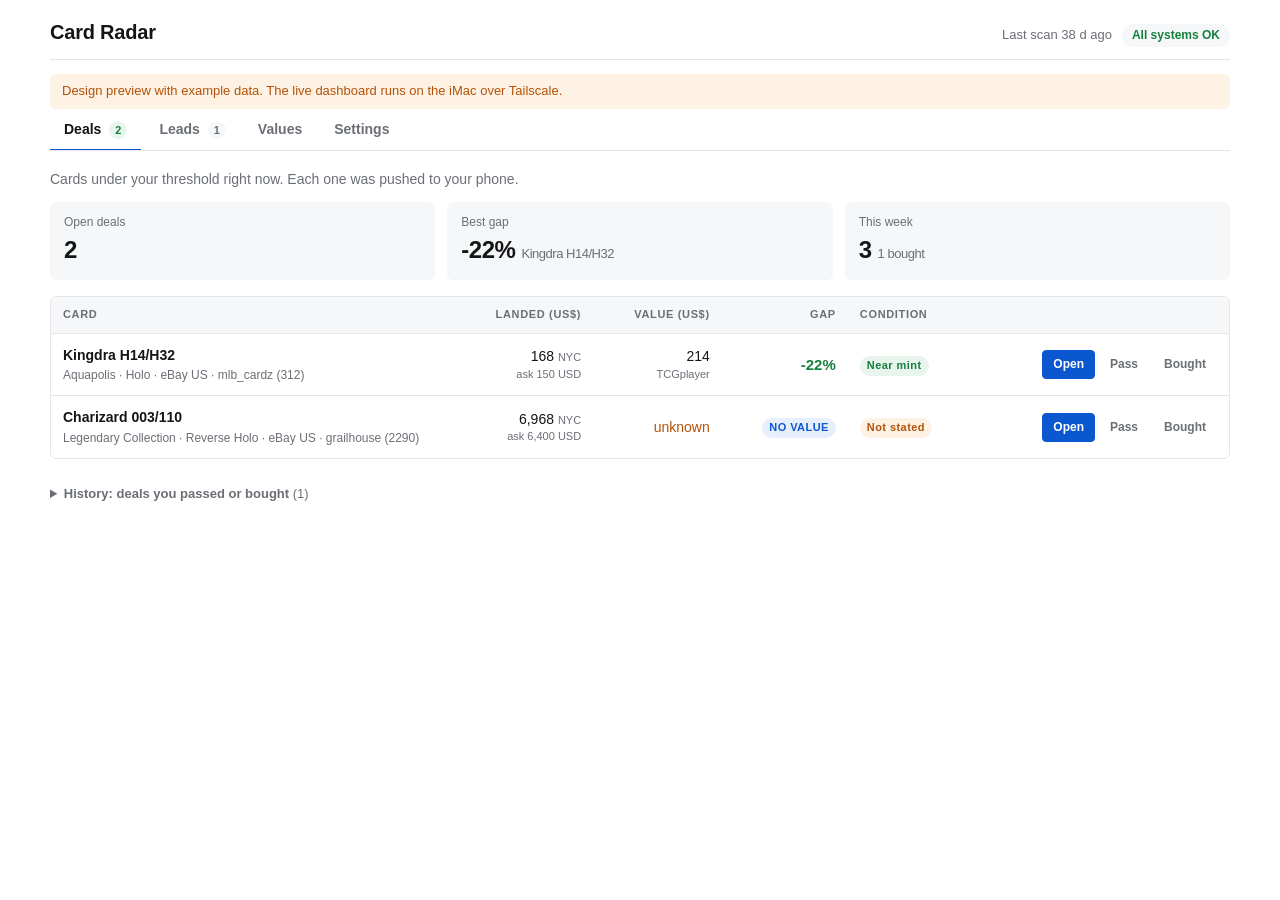
==== index.html @ bdc80629 "Dashboard v3: four views, pagination, less repetition - Deals / Leads / Values / Settings views with" ====
<!doctype html>
<html lang="en">
<head>
<meta charset="utf-8">
<meta name="viewport" content="width=device-width, initial-scale=1, viewport-fit=cover">
<title>Card Radar</title>
<link rel="stylesheet" href="dashboard/style.css">
</head>
<body>
<div class="wrap">
<header>
  <h1>Card Radar</h1>
  <div class="status"><span class="sub" id="scaninfo">Loading…</span><a href="#settings" class="syspill" id="syspill">…</a></div>
</header>

<nav class="views" id="views" aria-label="Views">
  <a href="#deals" data-view="deals">Deals <span class="badge" id="n-deals"></span></a>
  <a href="#leads" data-view="leads">Leads <span class="badge" id="n-leads"></span></a>
  <a href="#values" data-view="values">Values</a>
  <a href="#settings" data-view="settings">Settings</a>
</nav>

<main>
  <section data-panel="deals">
    <p class="lede">Cards under your threshold right now. Each one was pushed to your phone.</p>
    <div class="tiles" id="tiles"></div>
    <div class="tbl"><table id="deals">
      <thead><tr><th class="col-card">Card</th><th class="num">Landed (US$)</th><th class="num">Value (US$)</th><th class="num">Gap</th><th>Condition</th><th></th></tr></thead>
      <tbody></tbody></table></div>
    <div class="pager" id="pg-deals"></div>
    <details class="history">
      <summary>History: deals you passed or bought <span class="count" id="n-log"></span></summary>
      <div class="tbl"><table id="log" class="log">
        <thead><tr><th class="col-card">Card</th><th class="num">Landed</th><th class="num">Value</th><th>Decision</th><th>Outcome</th></tr></thead>
        <tbody></tbody></table></div>
      <div class="pager" id="pg-log"></div>
    </details>
  </section>

  <section data-panel="leads" hidden>
    <div class="sectionhead">
      <p class="lede">Everything the scouts found. Start with “Worth a look”.</p>
      <div class="seg" id="feedtabs" role="tablist"></div>
    </div>
    <p class="note callout" id="feednote" hidden>TCGplayer rows show the cheapest copy for sale. Its condition isn't shown and it's usually played, so check the listing before buying. These never push to your phone.</p>
    <div class="tbl"><table id="feed">
      <thead><tr><th class="col-card">Card</th><th>Where</th><th class="num">Landed (US$)</th><th class="num">Value (US$)</th><th class="num">Gap</th><th>Why</th></tr></thead>
      <tbody></tbody></table></div>
    <div class="pager" id="pg-feed"></div>
  </section>

  <section data-panel="values" hidden>
    <div class="sectionhead">
      <p class="lede">The value each alert compares against. Your Collectr number wins over TCGplayer.</p>
      <select id="valtarget" aria-label="Target"></select>
    </div>
    <div class="tbl"><table id="values">
      <thead><tr><th class="col-card">Card</th><th class="num">TCGplayer</th><th class="num">Collectr</th></tr></thead>
      <tbody></tbody></table></div>
    <div class="pager" id="pg-values"></div>
    <details class="bulk" id="bulk">
      <summary>Paste several Collectr values at once</summary>
      <p class="note">One card per line: card number, then the value. Add 1st, unlimited or reverse when a number has more than one version.</p>
      <textarea id="bulktext" rows="6" placeholder="H14 214.50&#10;149/147 520&#10;6 1st 1000"></textarea>
      <div class="bulkrow"><button class="primary" id="bulksave" type="button">Save for this target</button><span class="note" id="bulkresult"></span></div>
    </details>
  </section>

  <section data-panel="settings" hidden>
    <h2>Alert thresholds</h2>
    <div class="tbl"><table id="targets">
      <thead><tr><th class="col-card">Target</th><th class="num">Push at gap ≥ %</th><th class="num">Min value</th><th class="num">Max landed</th><th>Status</th></tr></thead>
      <tbody></tbody></table></div>
    <p class="note">Changes save immediately and re-score open listings.</p>
    <details class="more"><summary>More thresholds</summary>
      <div class="tbl"><table id="targets2">
        <thead><tr><th class="col-card">Target</th><th class="num">Watch at gap ≥ %</th><th class="num">Found · 7 days</th></tr></thead>
        <tbody></tbody></table></div>
    </details>
    <h2 id="system">System health</h2>
    <div class="tbl"><table id="agents">
      <thead><tr><th>Agent</th><th>Last OK</th><th>Last problem</th></tr></thead>
      <tbody></tbody></table></div>
    <details class="more"><summary>Recent scans</summary>
      <div class="tbl"><table id="runs">
        <thead><tr><th>Scan</th><th class="num">Searches</th><th class="num">Results</th><th class="num">New</th><th class="num">Pushes</th><th>Notes</th></tr></thead>
        <tbody></tbody></table></div>
    </details>
  </section>
</main>
</div>
<div class="toast" id="toast" role="status" aria-live="polite"></div>
<script src="dashboard/sample.js"></script>
<script src="dashboard/app.js"></script>
</body>
</html>
---- dashboard/style.css ----
/* Card Radar — light only, Helvetica. Tokens first, components below. */
:root{
  --bg:#fff; --fg:#141516; --muted:#6b6f75; --line:#e4e6e9; --panel:#f6f7f8; --row-hi:#f5f8ff;
  --accent:#0b57d0; --good:#15803d; --warn:#b45309; --warn-bg:#fdf2e3; --bad:#b91c1c; --bad-bg:#fbe9e9;
  --font:"Helvetica Neue",Helvetica,Arial,sans-serif; color-scheme:light;
}
*{box-sizing:border-box}
html,body{margin:0}
body{background:var(--bg);color:var(--fg);font-family:var(--font);font-size:14px;line-height:1.45;
  padding-block:0 48px;padding-left:max(16px,env(safe-area-inset-left,0px));padding-right:max(16px,env(safe-area-inset-right,0px))}
.wrap{max-width:1180px;margin:0 auto;min-width:0}
header{display:flex;flex-wrap:wrap;align-items:baseline;justify-content:space-between;gap:8px 24px;padding:22px 0 14px;border-bottom:1px solid var(--line)}
h1{font-size:20px;font-weight:700;margin:0;letter-spacing:-.01em}
.sub{color:var(--muted);font-size:13px}
.sub b{color:var(--fg);font-weight:600}
h2{font-size:12px;font-weight:600;text-transform:uppercase;letter-spacing:.08em;color:var(--muted);margin:28px 0 10px}
.tiles{display:grid;grid-template-columns:repeat(auto-fit,minmax(150px,1fr));gap:12px;margin-top:18px}
.tile{background:var(--panel);border-radius:6px;padding:12px 14px;min-width:0}
.tile .k{font-size:12px;color:var(--muted)}
.tile .v{font-size:24px;font-weight:700;font-variant-numeric:tabular-nums;letter-spacing:-.02em;margin-top:2px;overflow-wrap:anywhere}
.tile .v small{font-size:13px;font-weight:400;color:var(--muted);margin-left:6px}
.tbl{overflow-x:auto;border:1px solid var(--line);border-radius:6px}
table{width:100%;border-collapse:collapse;min-width:760px}
th{font-size:11px;text-transform:uppercase;letter-spacing:.06em;color:var(--muted);font-weight:600;text-align:left;padding:10px 12px;background:var(--panel);border-bottom:1px solid var(--line);white-space:nowrap}
td{padding:11px 12px;border-bottom:1px solid var(--line);vertical-align:middle;font-variant-numeric:tabular-nums}
tr:last-child td{border-bottom:0}
td.num,th.num{text-align:right;white-space:nowrap}
td.num.na{color:var(--muted)}
.title{font-weight:600}
.meta{color:var(--muted);font-size:12px;margin-top:2px}
.gap{font-weight:700;font-size:15px}
.c-good{color:var(--good)} .c-warn{color:var(--warn)} .c-bad{color:var(--bad)}
.pill{display:inline-block;font-size:12px;font-weight:600;padding:2px 8px;border-radius:999px;white-space:nowrap}
.pill.warn{background:var(--warn-bg);color:var(--warn)} .pill.bad{background:var(--bad-bg);color:var(--bad)}
.pill.good{color:var(--good);padding-left:0}
.pill.active{color:var(--good)} .pill.paused{background:var(--warn-bg);color:var(--warn)}
.acts{display:flex;gap:4px;white-space:nowrap;align-items:center}
button,a.btn{font:inherit;font-size:12px;font-weight:600;padding:5px 10px;border-radius:4px;border:1px solid transparent;background:none;color:var(--muted);cursor:pointer;text-decoration:none}
button:hover,a.btn:hover{color:var(--fg)}
.primary,a.btn.primary{background:var(--accent);border-color:var(--accent);color:#fff}
a.btn.primary:hover{color:#fff;background:#0a4cb8}
button:focus-visible,a.btn:focus-visible,input:focus-visible{outline:2px solid var(--accent);outline-offset:2px}
tr.focus td{background:var(--row-hi)}
tr.focus td:first-child{box-shadow:inset 3px 0 0 var(--accent)}
input.th{font:inherit;width:72px;padding:4px 6px;border:1px solid transparent;background:var(--panel);border-radius:4px;text-align:right;font-variant-numeric:tabular-nums;margin:-4px 0}
input.th:hover,input.th:focus{border-color:var(--line);background:#fff}
.note{font-size:12px;color:var(--muted);margin-top:8px}
.log td{color:var(--muted)} .log td.title{color:var(--fg)}
.empty{padding:24px 12px;color:var(--muted)}
.toast{position:fixed;left:50%;bottom:calc(16px + env(safe-area-inset-bottom,0px));transform:translateX(-50%);background:var(--fg);color:#fff;padding:8px 14px;border-radius:6px;font-size:13px;opacity:0;transition:opacity .2s}
.toast.show{opacity:1}
@media (max-width:600px){.tile .v{font-size:20px}}
@media (prefers-reduced-motion:reduce){.toast{transition:none}}

/* ---- v2 additions ---------------------------------------------------- */
:root{--seen:#8a8f96; --listed:#0b57d0; --listed-bg:#e8effc; --good-bg:#e8f5ec}
section{min-width:0}
.status{display:flex;flex-direction:column;align-items:flex-end;gap:6px}
.syspill{font-size:12px;font-weight:600;padding:3px 10px;border-radius:999px;text-decoration:none;background:var(--panel);color:var(--muted)}
.syspill.ok{color:var(--good)} .syspill.bad{background:var(--bad-bg);color:var(--bad)}
.sectionhead{display:flex;flex-wrap:wrap;align-items:flex-end;justify-content:space-between;gap:8px 16px}
.sectionhead h2{margin-bottom:10px}
.seg{display:flex;gap:2px;background:var(--panel);border-radius:6px;padding:2px;margin-bottom:10px;flex-wrap:wrap}
.seg button{color:var(--muted);padding:4px 10px}
.seg button[aria-selected="true"]{background:var(--bg);color:var(--fg);box-shadow:0 0 0 1px var(--line)}
.seg .count{font-weight:400;color:var(--muted);margin-left:4px}
select{font:inherit;font-size:13px;padding:5px 8px;border:1px solid var(--line);border-radius:4px;background:var(--bg);color:var(--fg);margin-bottom:10px}
.tier{display:inline-block;font-size:11px;font-weight:700;letter-spacing:.04em;padding:2px 7px;border-radius:999px}
.tier.DEAL{background:var(--good-bg);color:var(--good)} .tier.LISTED{background:var(--listed-bg);color:var(--listed)}
.tier.WATCH{background:var(--warn-bg);color:var(--warn)} .tier.SEEN{color:var(--seen);padding-left:0}
.tier.REJECT{color:var(--bad);padding-left:0}
.reason{color:var(--muted);font-size:12px;margin-top:2px}
.src{display:block;color:var(--muted);font-size:11px;font-weight:400}
.alt{display:block;color:var(--muted);font-size:12px}
.spaced{margin-top:12px}
td a.cardlink{color:inherit;text-decoration:none} td a.cardlink:hover{text-decoration:underline}
tr.decided td{opacity:.45}
.err{color:var(--bad)}
.example-banner{background:var(--warn-bg);color:var(--warn);font-size:13px;padding:8px 12px;border-radius:6px;margin-top:14px}

/* ---- review pass 2 --------------------------------------------------- */
th.col-card{width:34%} th.col-found{width:64px}
.unit{color:var(--muted);font-size:11px;font-weight:400}
.alt{font-size:11px}
.na{color:var(--muted)}
.rawtitle{display:-webkit-box;-webkit-line-clamp:1;-webkit-box-orient:vertical;overflow:hidden}
.tier,.pill{font-size:11px;font-weight:600;letter-spacing:.04em;padding:2px 7px;border-radius:999px}
.pill.good,.pill.active{background:var(--good-bg);color:var(--good);padding-left:7px}
.tier.SEEN{background:var(--panel);color:var(--seen);padding-left:7px}
.tier.REJECT{background:var(--bad-bg);color:var(--bad);padding-left:7px}
.seg{flex-wrap:nowrap;overflow-x:auto;max-width:100%}
.seg button{white-space:nowrap}
.tbl.scroll{max-height:480px;overflow:auto}
.tbl.scroll th{position:sticky;top:0;z-index:1}
#values table{min-width:0}

/* Phone: each deal becomes a card so gap and buttons are always visible */
@media (max-width:600px){
  #deals{min-width:0}
  #deals thead{display:none}
  #deals tr{display:grid;grid-template-columns:1fr auto;grid-template-areas:"card gap" "landed value" "ask ask" "cond seller" "acts acts";gap:6px 12px;padding:12px;border-bottom:1px solid var(--line)}
  #deals tr:last-child{border-bottom:0}
  #deals td{display:block;border:0;padding:0;text-align:left;background:none}
  #deals td.c-card{grid-area:card;min-width:0} #deals td.c-gap{grid-area:gap;text-align:right}
  #deals td.c-landed{grid-area:landed} #deals td.c-value{grid-area:value;text-align:right}
  #deals td.c-ask{grid-area:ask} #deals td.c-cond{grid-area:cond} #deals td.c-seller{grid-area:seller;text-align:right}
  #deals td.c-acts{grid-area:acts} #deals td.c-acts .acts{justify-content:flex-start}
  #deals td[data-label]::before{content:attr(data-label);display:block;font-size:11px;color:var(--muted);text-transform:uppercase;letter-spacing:.06em}
  #deals .gap{font-size:20px}
  #deals tr.focus{background:var(--row-hi);box-shadow:inset 3px 0 0 var(--accent)}
  #deals tr.focus td:first-child{box-shadow:none}
  #deals .empty{grid-column:1/-1}
}

.bulk{margin-top:12px;border:1px solid var(--line);border-radius:6px;padding:10px 12px}
.bulk summary{cursor:pointer;font-weight:600;font-size:13px}
.bulk textarea{display:block;width:100%;font:13px/1.5 ui-monospace,Menlo,monospace;padding:8px;border:1px solid var(--line);border-radius:4px;margin-top:8px;background:var(--bg);color:var(--fg)}
.bulkrow{display:flex;flex-wrap:wrap;align-items:center;gap:8px 12px;margin-top:8px}
.bulkrow .note{margin:0}

/* ---- v3: views + pagination (lower cognitive load) ------------------- */
header{padding:18px 0 12px}
.status{flex-direction:row;align-items:center;gap:10px;flex-wrap:wrap}
.views{display:flex;gap:4px;border-bottom:1px solid var(--line);margin:0 0 18px;overflow-x:auto}
.views a{padding:10px 14px;font-weight:600;font-size:14px;color:var(--muted);text-decoration:none;border-bottom:2px solid transparent;margin-bottom:-1px;white-space:nowrap}
.views a[aria-current="page"]{color:var(--fg);border-bottom-color:var(--accent)}
.views a:focus-visible{outline:2px solid var(--accent);outline-offset:-2px}
.badge{display:inline-block;min-width:18px;padding:0 6px;border-radius:999px;font-size:11px;line-height:18px;text-align:center;background:var(--panel);color:var(--muted);margin-left:4px}
.badge:empty{display:none}
.badge.hot{background:var(--good-bg);color:var(--good)}
.lede{color:var(--muted);margin:0 0 12px;font-size:14px}
.sectionhead .lede{margin-bottom:10px}
main h2{margin-top:8px}
main h2 ~ h2{margin-top:28px}
.tiles{margin:0 0 16px;grid-template-columns:repeat(3,minmax(0,1fr))}
.pager{display:flex;align-items:center;justify-content:space-between;gap:8px;margin-top:8px;font-size:13px;color:var(--muted)}
.pager:empty{display:none}
.pager button{border:1px solid var(--line);color:var(--fg)}
.pager button:disabled{opacity:.35;cursor:default}
details.history,details.more{margin-top:20px}
details.history summary,details.more summary{cursor:pointer;font-weight:600;font-size:13px;color:var(--muted);padding:6px 0}
details[open] > summary{margin-bottom:8px}
.count{font-weight:400}
#deals .acts{justify-content:flex-end}
@media (max-width:600px){ .tiles{grid-template-columns:1fr 1fr} .tiles .tile:last-child{grid-column:1/-1} }
@media (max-width:600px){
  #deals tr{grid-template-areas:"card gap" "landed value" "cond cond" "acts acts"}
  #deals td.c-acts .acts{justify-content:flex-start}
}
.views{scrollbar-width:none} .views::-webkit-scrollbar{display:none}
.callout{background:var(--panel);border-radius:6px;padding:8px 12px;margin:0 0 10px}
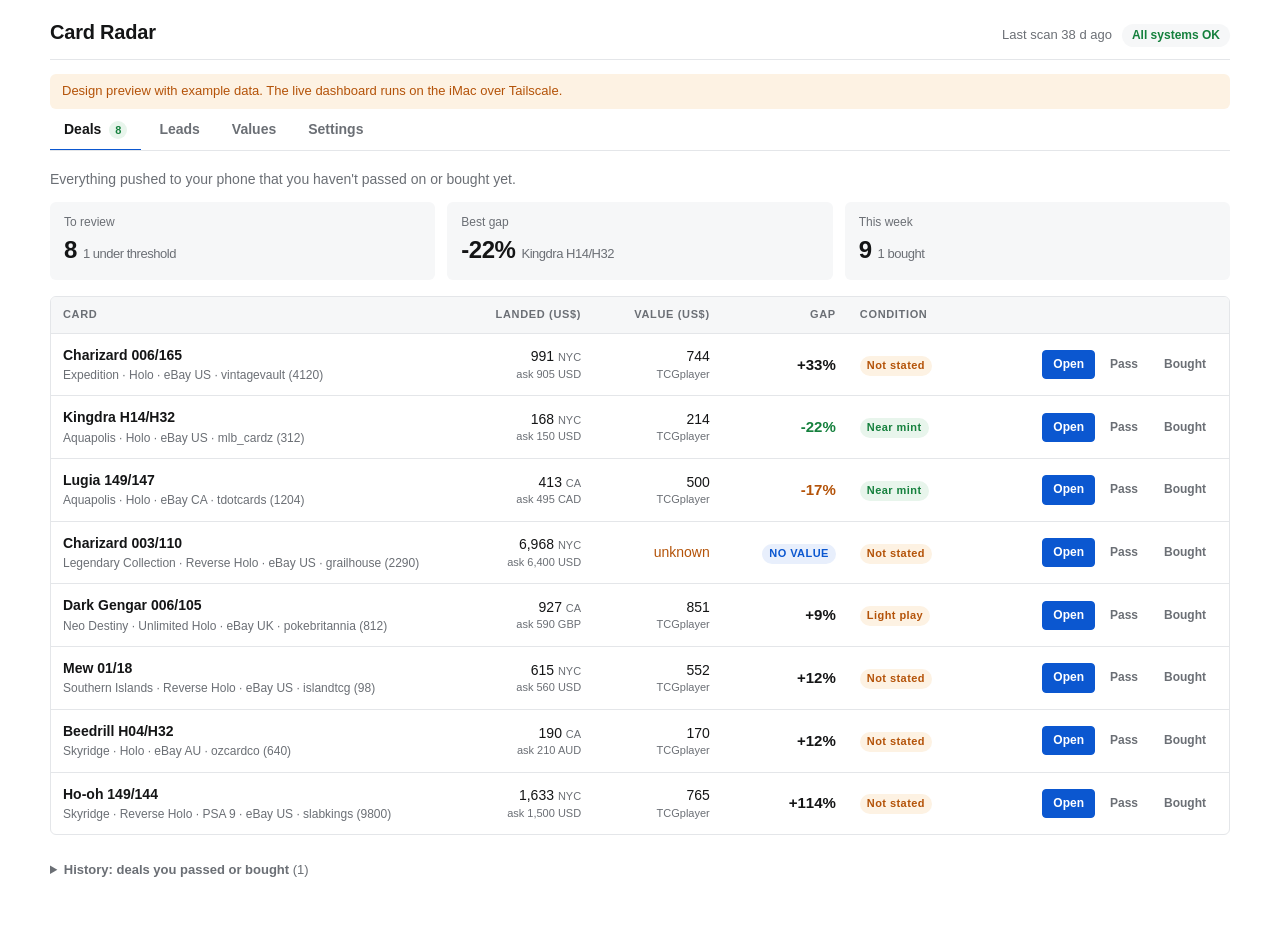
==== commit 68f2da40: "Push every new listing of the six cards (switchable in Settings) Judy: Ben should hear about any lis" ====
--- a/index.html
+++ b/index.html
@@ -22,7 +22,7 @@
 
 <main>
   <section data-panel="deals">
-    <p class="lede">Cards under your threshold right now. Each one was pushed to your phone.</p>
+    <p class="lede" id="dealslede">Everything pushed to your phone that you haven't passed on or bought yet.</p>
     <div class="tiles" id="tiles"></div>
     <div class="tbl"><table id="deals">
       <thead><tr><th class="col-card">Card</th><th class="num">Landed (US$)</th><th class="num">Value (US$)</th><th class="num">Gap</th><th>Condition</th><th></th></tr></thead>
@@ -67,6 +67,12 @@
   </section>
 
   <section data-panel="settings" hidden>
+    <h2>What buzzes Ben's phone</h2>
+    <div class="seg" id="pushmode" role="tablist">
+      <button role="tab" data-push="1">Every new listing</button>
+      <button role="tab" data-push="0">Deals only</button>
+    </div>
+    <p class="note" id="pushnote"></p>
     <h2>Alert thresholds</h2>
     <div class="tbl"><table id="targets">
       <thead><tr><th class="col-card">Target</th><th class="num">Push at gap ≥ %</th><th class="num">Min value</th><th class="num">Max landed</th><th>Status</th></tr></thead>
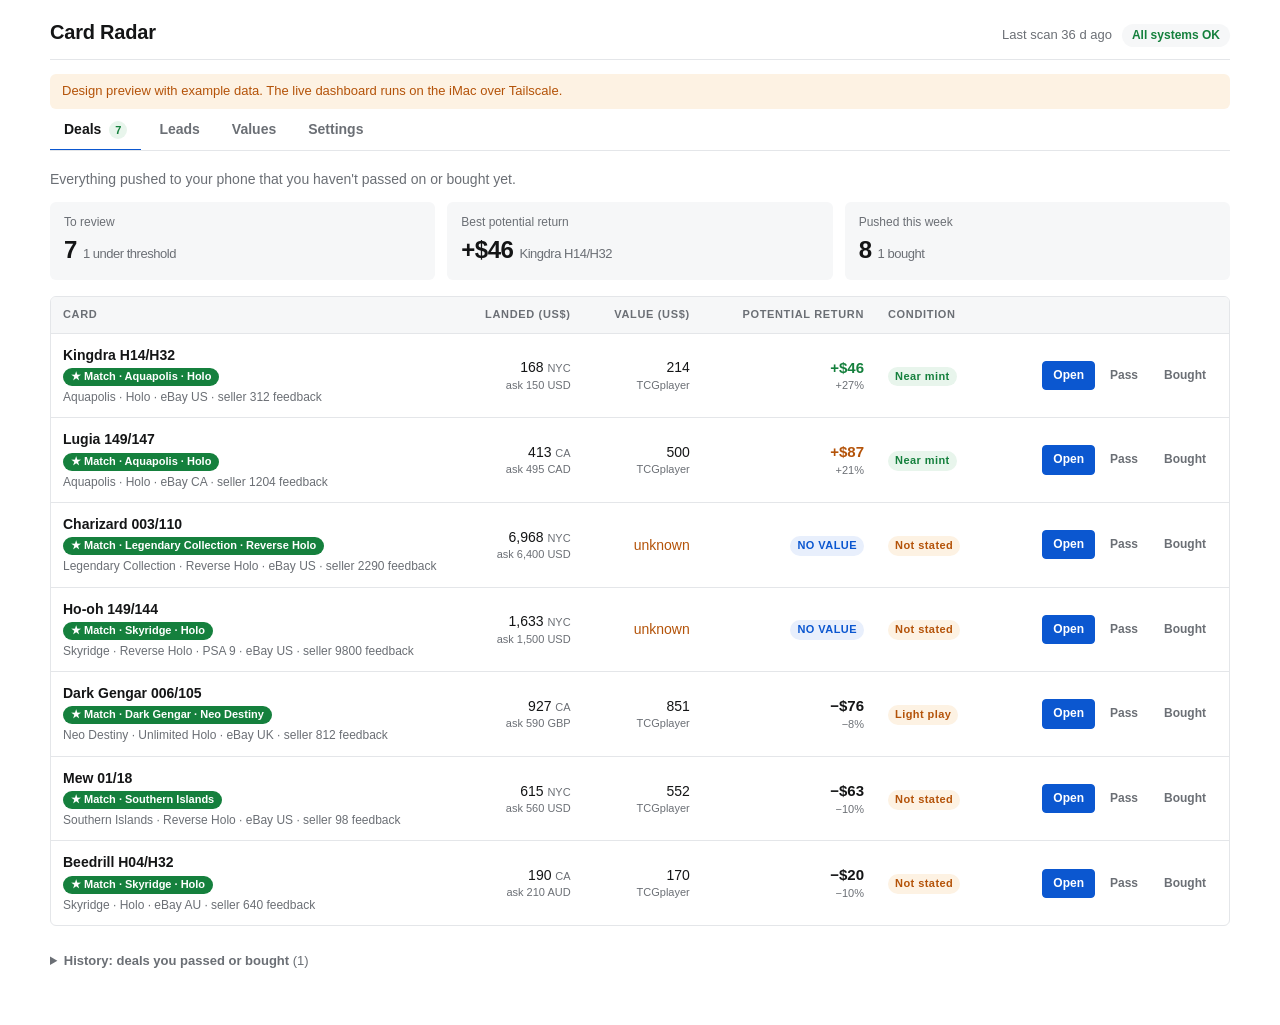
==== commit f3f8bba1: "Dashboard: 'Potential return' instead of gap, green Match tag, drop pricing breakdown Co-Authored-By" ====
--- a/index.html
+++ b/index.html
@@ -25,7 +25,7 @@
     <p class="lede" id="dealslede">Everything pushed to your phone that you haven't passed on or bought yet.</p>
     <div class="tiles" id="tiles"></div>
     <div class="tbl"><table id="deals">
-      <thead><tr><th class="col-card">Card</th><th class="num">Landed (US$)</th><th class="num">Value (US$)</th><th class="num">Gap</th><th>Condition</th><th></th></tr></thead>
+      <thead><tr><th class="col-card">Card</th><th class="num">Landed (US$)</th><th class="num">Value (US$)</th><th class="num">Potential return</th><th>Condition</th><th></th></tr></thead>
       <tbody></tbody></table></div>
     <div class="pager" id="pg-deals"></div>
     <details class="history">
@@ -44,7 +44,7 @@
     </div>
     <p class="note callout" id="feednote" hidden>TCGplayer rows show the cheapest copy for sale. Its condition isn't shown and it's usually played, so check the listing before buying. These never push to your phone.</p>
     <div class="tbl"><table id="feed">
-      <thead><tr><th class="col-card">Card</th><th>Where</th><th class="num">Landed (US$)</th><th class="num">Value (US$)</th><th class="num">Gap</th><th>Why</th></tr></thead>
+      <thead><tr><th class="col-card">Card</th><th>Where</th><th class="num">Landed (US$)</th><th class="num">Value (US$)</th><th class="num">Potential return</th><th>Why</th></tr></thead>
       <tbody></tbody></table></div>
     <div class="pager" id="pg-feed"></div>
   </section>
--- a/dashboard/style.css
+++ b/dashboard/style.css
@@ -149,3 +149,9 @@
 }
 .views{scrollbar-width:none} .views::-webkit-scrollbar{display:none}
 .callout{background:var(--panel);border-radius:6px;padding:8px 12px;margin:0 0 10px}
+
+/* ★ Match: one of the six targets (2026-10-30) */
+.mine{display:inline-block;font-size:11px;font-weight:700;color:#fff;background:var(--good);border-radius:999px;padding:1px 8px;margin:3px 0 1px}
+#feed tr.onlist td:first-child{box-shadow:inset 3px 0 0 var(--good)}
+.status{flex-wrap:wrap;min-width:0}
+.c-card{min-width:0}
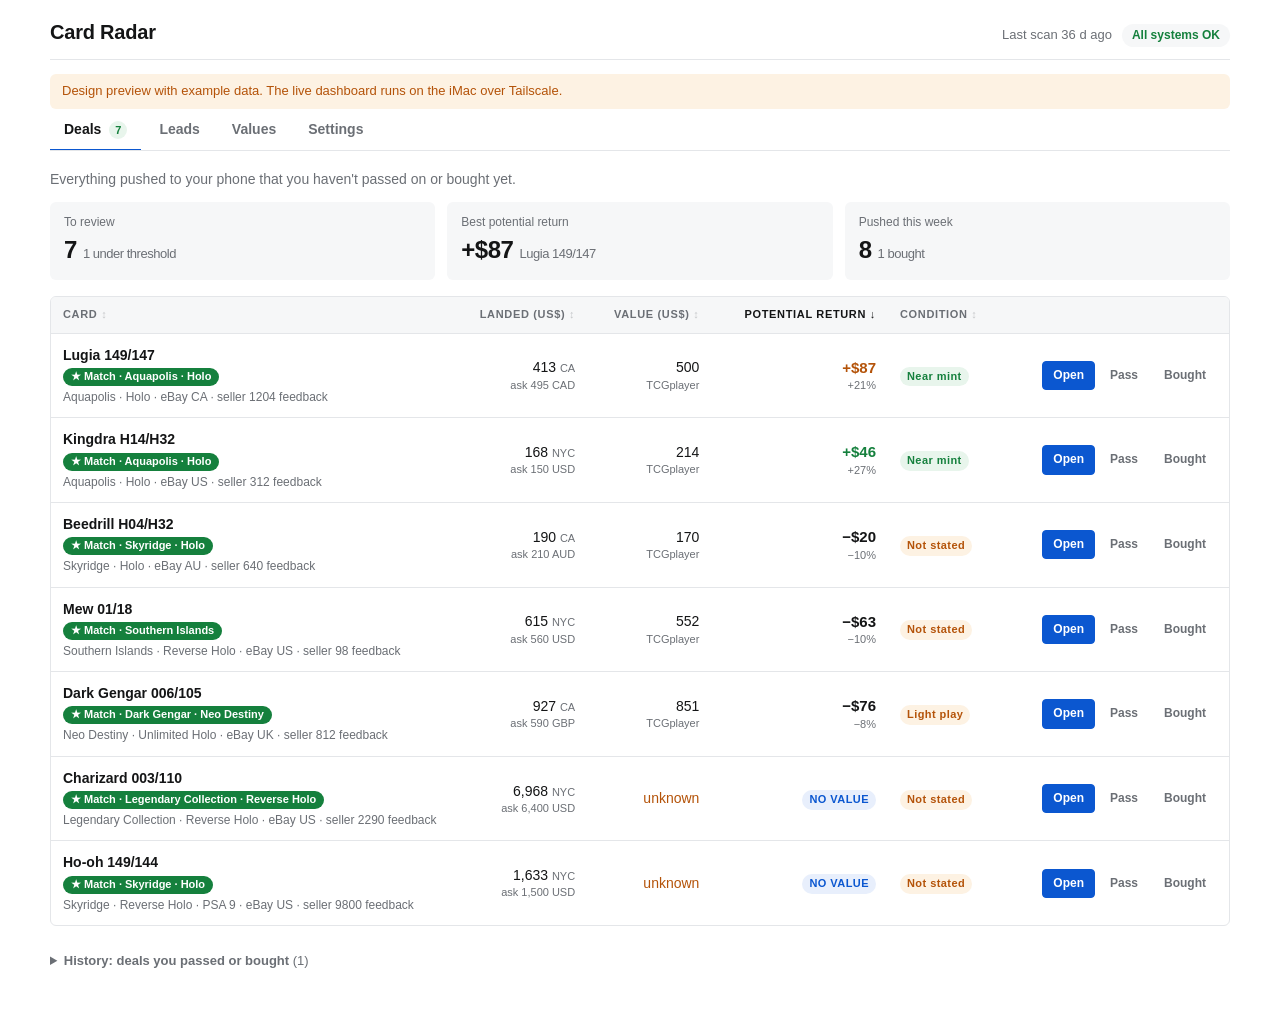
==== commit 4e549f4c: "Sortable columns; every list starts at the highest potential return Co-Authored-By: Claude Opus 5.5 " ====
--- a/index.html
+++ b/index.html
@@ -25,7 +25,7 @@
     <p class="lede" id="dealslede">Everything pushed to your phone that you haven't passed on or bought yet.</p>
     <div class="tiles" id="tiles"></div>
     <div class="tbl"><table id="deals">
-      <thead><tr><th class="col-card">Card</th><th class="num">Landed (US$)</th><th class="num">Value (US$)</th><th class="num">Potential return</th><th>Condition</th><th></th></tr></thead>
+      <thead><tr><th class="col-card" data-sort="card">Card</th><th class="num" data-sort="landed">Landed (US$)</th><th class="num" data-sort="value">Value (US$)</th><th class="num" data-sort="ret">Potential return</th><th data-sort="cond">Condition</th><th></th></tr></thead>
       <tbody></tbody></table></div>
     <div class="pager" id="pg-deals"></div>
     <details class="history">
@@ -44,7 +44,7 @@
     </div>
     <p class="note callout" id="feednote" hidden>TCGplayer rows show the cheapest copy for sale. Its condition isn't shown and it's usually played, so check the listing before buying. These never push to your phone.</p>
     <div class="tbl"><table id="feed">
-      <thead><tr><th class="col-card">Card</th><th>Where</th><th class="num">Landed (US$)</th><th class="num">Value (US$)</th><th class="num">Potential return</th><th>Why</th></tr></thead>
+      <thead><tr><th class="col-card" data-sort="card">Card</th><th data-sort="where">Where</th><th class="num" data-sort="landed">Landed (US$)</th><th class="num" data-sort="value">Value (US$)</th><th class="num" data-sort="ret">Potential return</th><th>Why</th></tr></thead>
       <tbody></tbody></table></div>
     <div class="pager" id="pg-feed"></div>
   </section>
@@ -55,7 +55,7 @@
       <select id="valtarget" aria-label="Target"></select>
     </div>
     <div class="tbl"><table id="values">
-      <thead><tr><th class="col-card">Card</th><th class="num">TCGplayer</th><th class="num">Collectr</th></tr></thead>
+      <thead><tr><th class="col-card" data-sort="card">Card</th><th class="num" data-sort="tcg">TCGplayer</th><th class="num" data-sort="collectr">Collectr</th></tr></thead>
       <tbody></tbody></table></div>
     <div class="pager" id="pg-values"></div>
     <details class="bulk" id="bulk">
--- a/dashboard/style.css
+++ b/dashboard/style.css
@@ -155,3 +155,10 @@
 #feed tr.onlist td:first-child{box-shadow:inset 3px 0 0 var(--good)}
 .status{flex-wrap:wrap;min-width:0}
 .c-card{min-width:0}
+
+/* sortable headers */
+th[data-sort]{cursor:pointer;user-select:none}
+th[data-sort]:hover{color:var(--fg)}
+th[data-sort]::after{content:" ↕";opacity:.35}
+th[aria-sort="descending"]{color:var(--fg)} th[aria-sort="descending"]::after{content:" ↓";opacity:1}
+th[aria-sort="ascending"]{color:var(--fg)} th[aria-sort="ascending"]::after{content:" ↑";opacity:1}
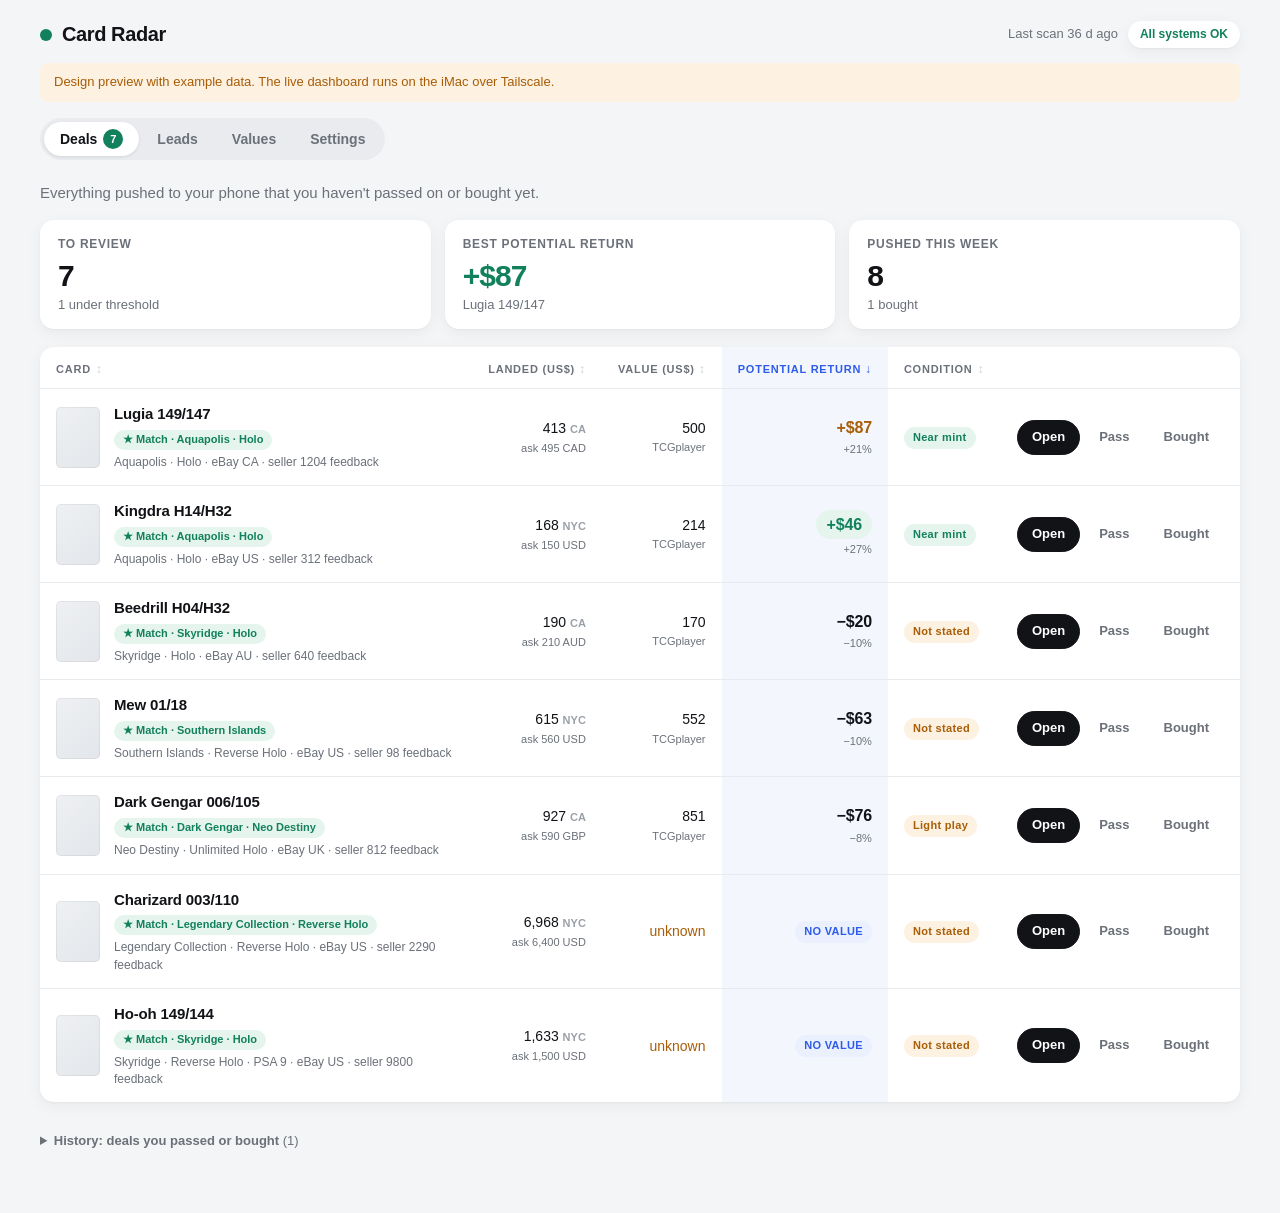
==== commit 15ffc568: "Dashboard: modern look (cards on soft grey, pill tabs, photos), sorted column tinted Co-Authored-By:" ====
--- a/index.html
+++ b/index.html
@@ -9,7 +9,7 @@
 <body>
 <div class="wrap">
 <header>
-  <h1>Card Radar</h1>
+  <h1><span class="radar" aria-hidden="true"></span>Card Radar</h1>
   <div class="status"><span class="sub" id="scaninfo">Loading…</span><a href="#settings" class="syspill" id="syspill">…</a></div>
 </header>
 
--- a/dashboard/style.css
+++ b/dashboard/style.css
@@ -1,164 +1,181 @@
-/* Card Radar — light only, Helvetica. Tokens first, components below. */
+/* Card Radar — light only, Helvetica (Judy). Tokens first, then layout, components, tables, phone. */
 :root{
-  --bg:#fff; --fg:#141516; --muted:#6b6f75; --line:#e4e6e9; --panel:#f6f7f8; --row-hi:#f5f8ff;
-  --accent:#0b57d0; --good:#15803d; --warn:#b45309; --warn-bg:#fdf2e3; --bad:#b91c1c; --bad-bg:#fbe9e9;
+  --page:#f4f5f7; --card:#fff; --fg:#111317; --muted:#6b7079; --faint:#9aa0a8;
+  --line:#e8eaee; --line-strong:#d9dce2; --hover:#f8f9fb; --sorted:#f3f6fd;
+  --accent:#2f5bea; --accent-soft:#eaf0fe;
+  --good:#12805c; --good-soft:#e5f5ee; --warn:#a85d07; --warn-soft:#fdf1e1; --bad:#c0362c; --bad-soft:#fdecea;
+  --listed:#2f5bea; --listed-soft:#eaf0fe; --seen:#7c828b;
+  --radius:14px; --radius-sm:8px;
+  --shadow:0 1px 2px rgba(17,19,23,.04),0 4px 16px rgba(17,19,23,.05);
   --font:"Helvetica Neue",Helvetica,Arial,sans-serif; color-scheme:light;
 }
 *{box-sizing:border-box}
 html,body{margin:0}
-body{background:var(--bg);color:var(--fg);font-family:var(--font);font-size:14px;line-height:1.45;
-  padding-block:0 48px;padding-left:max(16px,env(safe-area-inset-left,0px));padding-right:max(16px,env(safe-area-inset-right,0px))}
-.wrap{max-width:1180px;margin:0 auto;min-width:0}
-header{display:flex;flex-wrap:wrap;align-items:baseline;justify-content:space-between;gap:8px 24px;padding:22px 0 14px;border-bottom:1px solid var(--line)}
-h1{font-size:20px;font-weight:700;margin:0;letter-spacing:-.01em}
+body{background:var(--page);color:var(--fg);font-family:var(--font);font-size:14px;line-height:1.45;-webkit-font-smoothing:antialiased;
+  padding-block:0 56px;padding-left:max(16px,env(safe-area-inset-left,0px));padding-right:max(16px,env(safe-area-inset-right,0px))}
+.wrap{max-width:1200px;margin:0 auto;min-width:0}
+section,main{min-width:0}
+
+/* ---- top bar + views ---- */
+header{display:flex;flex-wrap:wrap;align-items:center;justify-content:space-between;gap:8px 24px;padding:20px 0 14px}
+h1{display:flex;align-items:center;gap:10px;font-size:20px;font-weight:700;letter-spacing:-.02em;margin:0}
+.radar{position:relative;width:12px;height:12px;border-radius:50%;background:var(--good);flex:none}
+.radar::after{content:"";position:absolute;inset:-5px;border-radius:50%;border:2px solid var(--good);opacity:0;animation:ping 2.4s ease-out infinite}
+@keyframes ping{0%{transform:scale(.4);opacity:.7}100%{transform:scale(1.4);opacity:0}}
+.status{display:flex;flex-wrap:wrap;align-items:center;gap:10px;min-width:0}
 .sub{color:var(--muted);font-size:13px}
 .sub b{color:var(--fg);font-weight:600}
-h2{font-size:12px;font-weight:600;text-transform:uppercase;letter-spacing:.08em;color:var(--muted);margin:28px 0 10px}
-.tiles{display:grid;grid-template-columns:repeat(auto-fit,minmax(150px,1fr));gap:12px;margin-top:18px}
-.tile{background:var(--panel);border-radius:6px;padding:12px 14px;min-width:0}
-.tile .k{font-size:12px;color:var(--muted)}
-.tile .v{font-size:24px;font-weight:700;font-variant-numeric:tabular-nums;letter-spacing:-.02em;margin-top:2px;overflow-wrap:anywhere}
-.tile .v small{font-size:13px;font-weight:400;color:var(--muted);margin-left:6px}
-.tbl{overflow-x:auto;border:1px solid var(--line);border-radius:6px}
+.syspill{font-size:12px;font-weight:600;padding:5px 12px;border-radius:999px;text-decoration:none;background:var(--card);color:var(--muted);box-shadow:var(--shadow)}
+.syspill.ok{color:var(--good)} .syspill.bad{background:var(--bad-soft);color:var(--bad);box-shadow:none}
+
+.views{display:inline-flex;gap:2px;padding:4px;margin:0 0 22px;background:#e9ebef;border-radius:999px;max-width:100%;overflow-x:auto;scrollbar-width:none}
+.views::-webkit-scrollbar{display:none}
+.views a{display:flex;align-items:center;gap:6px;padding:7px 16px;border-radius:999px;font-weight:600;font-size:14px;color:var(--muted);text-decoration:none;white-space:nowrap;transition:background .15s,color .15s}
+.views a:hover{color:var(--fg)}
+.views a[aria-current="page"]{background:var(--card);color:var(--fg);box-shadow:0 1px 3px rgba(17,19,23,.1)}
+.badge{display:inline-block;min-width:20px;padding:0 6px;border-radius:999px;font-size:11px;font-weight:700;line-height:20px;text-align:center;background:var(--line);color:var(--muted)}
+.badge:empty{display:none}
+.badge.hot{background:var(--good);color:#fff}
+
+h2{font-size:15px;font-weight:700;letter-spacing:-.01em;margin:32px 0 12px}
+main h2:first-child{margin-top:4px}
+.lede{color:var(--muted);margin:0 0 16px;font-size:15px}
+.sectionhead{display:flex;flex-wrap:wrap;align-items:center;justify-content:space-between;gap:10px 16px;margin-bottom:14px}
+.sectionhead .lede{margin:0}
+.note{font-size:13px;color:var(--muted);margin:10px 0 0}
+.callout{background:var(--card);border-radius:var(--radius-sm);padding:10px 14px;margin:0 0 14px;box-shadow:var(--shadow)}
+.example-banner{background:var(--warn-soft);color:var(--warn);font-size:13px;padding:10px 14px;border-radius:var(--radius-sm);margin:0 0 16px}
+
+/* ---- stat tiles ---- */
+.tiles{display:grid;grid-template-columns:repeat(3,minmax(0,1fr));gap:14px;margin:0 0 18px}
+.tile{background:var(--card);border-radius:var(--radius);padding:16px 18px;box-shadow:var(--shadow);min-width:0}
+.tile .k{font-size:12px;font-weight:600;color:var(--muted);text-transform:uppercase;letter-spacing:.06em}
+.tile .v{font-size:30px;font-weight:700;letter-spacing:-.03em;font-variant-numeric:tabular-nums;margin-top:6px;overflow-wrap:anywhere;line-height:1.15}
+.tile .v small{display:block;font-size:13px;font-weight:500;letter-spacing:0;color:var(--muted);margin-top:4px}
+.tiles .tile:nth-child(2) .v{color:var(--good)}
+
+/* ---- segmented controls ---- */
+.seg{display:inline-flex;gap:2px;padding:3px;background:#e9ebef;border-radius:999px;max-width:100%;overflow-x:auto;scrollbar-width:none}
+.seg::-webkit-scrollbar{display:none}
+.seg button{font:inherit;font-size:13px;font-weight:600;color:var(--muted);padding:6px 14px;border:0;border-radius:999px;background:none;cursor:pointer;white-space:nowrap}
+.seg button:hover{color:var(--fg)}
+.seg button[aria-selected="true"]{background:var(--card);color:var(--fg);box-shadow:0 1px 3px rgba(17,19,23,.1)}
+.seg .count{font-weight:500;color:var(--faint);margin-left:5px}
+#pushmode{margin-bottom:2px}
+
+/* ---- buttons + inputs ---- */
+button,a.btn{font:inherit;font-size:13px;font-weight:600;padding:7px 14px;border-radius:999px;border:1px solid transparent;background:none;color:var(--muted);cursor:pointer;text-decoration:none;transition:background .15s,color .15s,border-color .15s}
+button:hover,a.btn:hover{color:var(--fg);background:var(--hover);border-color:var(--line-strong)}
+.primary,a.btn.primary{background:var(--fg);border-color:var(--fg);color:#fff}
+.primary:hover,a.btn.primary:hover{background:#2a2d33;border-color:#2a2d33;color:#fff}
+button:focus-visible,a.btn:focus-visible,input:focus-visible,select:focus-visible,.views a:focus-visible,th[data-sort]:focus-visible{outline:2px solid var(--accent);outline-offset:2px}
+.acts{display:flex;gap:4px;white-space:nowrap;align-items:center;justify-content:flex-end}
+input.th{font:inherit;width:80px;padding:6px 8px;border:1px solid var(--line);background:var(--hover);border-radius:var(--radius-sm);text-align:right;font-variant-numeric:tabular-nums;margin:-4px 0}
+input.th:hover,input.th:focus{border-color:var(--line-strong);background:var(--card)}
+select{font:inherit;font-size:13px;font-weight:600;padding:8px 12px;border:0;border-radius:999px;background:var(--card);color:var(--fg);box-shadow:var(--shadow)}
+
+/* ---- tables ---- */
+.tbl{background:var(--card);border-radius:var(--radius);box-shadow:var(--shadow);overflow-x:auto}
 table{width:100%;border-collapse:collapse;min-width:760px}
-th{font-size:11px;text-transform:uppercase;letter-spacing:.06em;color:var(--muted);font-weight:600;text-align:left;padding:10px 12px;background:var(--panel);border-bottom:1px solid var(--line);white-space:nowrap}
-td{padding:11px 12px;border-bottom:1px solid var(--line);vertical-align:middle;font-variant-numeric:tabular-nums}
+th{font-size:11px;text-transform:uppercase;letter-spacing:.07em;color:var(--muted);font-weight:700;text-align:left;padding:14px 16px 10px;border-bottom:1px solid var(--line);white-space:nowrap}
+td{padding:14px 16px;border-bottom:1px solid var(--line);vertical-align:middle;font-variant-numeric:tabular-nums;transition:background .12s}
 tr:last-child td{border-bottom:0}
+tbody tr:hover td{background:var(--hover)}
 td.num,th.num{text-align:right;white-space:nowrap}
-td.num.na{color:var(--muted)}
-.title{font-weight:600}
-.meta{color:var(--muted);font-size:12px;margin-top:2px}
-.gap{font-weight:700;font-size:15px}
-.c-good{color:var(--good)} .c-warn{color:var(--warn)} .c-bad{color:var(--bad)}
-.pill{display:inline-block;font-size:12px;font-weight:600;padding:2px 8px;border-radius:999px;white-space:nowrap}
-.pill.warn{background:var(--warn-bg);color:var(--warn)} .pill.bad{background:var(--bad-bg);color:var(--bad)}
-.pill.good{color:var(--good);padding-left:0}
-.pill.active{color:var(--good)} .pill.paused{background:var(--warn-bg);color:var(--warn)}
-.acts{display:flex;gap:4px;white-space:nowrap;align-items:center}
-button,a.btn{font:inherit;font-size:12px;font-weight:600;padding:5px 10px;border-radius:4px;border:1px solid transparent;background:none;color:var(--muted);cursor:pointer;text-decoration:none}
-button:hover,a.btn:hover{color:var(--fg)}
-.primary,a.btn.primary{background:var(--accent);border-color:var(--accent);color:#fff}
-a.btn.primary:hover{color:#fff;background:#0a4cb8}
-button:focus-visible,a.btn:focus-visible,input:focus-visible{outline:2px solid var(--accent);outline-offset:2px}
-tr.focus td{background:var(--row-hi)}
-tr.focus td:first-child{box-shadow:inset 3px 0 0 var(--accent)}
-input.th{font:inherit;width:72px;padding:4px 6px;border:1px solid transparent;background:var(--panel);border-radius:4px;text-align:right;font-variant-numeric:tabular-nums;margin:-4px 0}
-input.th:hover,input.th:focus{border-color:var(--line);background:#fff}
-.note{font-size:12px;color:var(--muted);margin-top:8px}
-.log td{color:var(--muted)} .log td.title{color:var(--fg)}
-.empty{padding:24px 12px;color:var(--muted)}
-.toast{position:fixed;left:50%;bottom:calc(16px + env(safe-area-inset-bottom,0px));transform:translateX(-50%);background:var(--fg);color:#fff;padding:8px 14px;border-radius:6px;font-size:13px;opacity:0;transition:opacity .2s}
-.toast.show{opacity:1}
-@media (max-width:600px){.tile .v{font-size:20px}}
-@media (prefers-reduced-motion:reduce){.toast{transition:none}}
-
-/* ---- v2 additions ---------------------------------------------------- */
-:root{--seen:#8a8f96; --listed:#0b57d0; --listed-bg:#e8effc; --good-bg:#e8f5ec}
-section{min-width:0}
-.status{display:flex;flex-direction:column;align-items:flex-end;gap:6px}
-.syspill{font-size:12px;font-weight:600;padding:3px 10px;border-radius:999px;text-decoration:none;background:var(--panel);color:var(--muted)}
-.syspill.ok{color:var(--good)} .syspill.bad{background:var(--bad-bg);color:var(--bad)}
-.sectionhead{display:flex;flex-wrap:wrap;align-items:flex-end;justify-content:space-between;gap:8px 16px}
-.sectionhead h2{margin-bottom:10px}
-.seg{display:flex;gap:2px;background:var(--panel);border-radius:6px;padding:2px;margin-bottom:10px;flex-wrap:wrap}
-.seg button{color:var(--muted);padding:4px 10px}
-.seg button[aria-selected="true"]{background:var(--bg);color:var(--fg);box-shadow:0 0 0 1px var(--line)}
-.seg .count{font-weight:400;color:var(--muted);margin-left:4px}
-select{font:inherit;font-size:13px;padding:5px 8px;border:1px solid var(--line);border-radius:4px;background:var(--bg);color:var(--fg);margin-bottom:10px}
-.tier{display:inline-block;font-size:11px;font-weight:700;letter-spacing:.04em;padding:2px 7px;border-radius:999px}
-.tier.DEAL{background:var(--good-bg);color:var(--good)} .tier.LISTED{background:var(--listed-bg);color:var(--listed)}
-.tier.WATCH{background:var(--warn-bg);color:var(--warn)} .tier.SEEN{color:var(--seen);padding-left:0}
-.tier.REJECT{color:var(--bad);padding-left:0}
-.reason{color:var(--muted);font-size:12px;margin-top:2px}
-.src{display:block;color:var(--muted);font-size:11px;font-weight:400}
-.alt{display:block;color:var(--muted);font-size:12px}
-.spaced{margin-top:12px}
-td a.cardlink{color:inherit;text-decoration:none} td a.cardlink:hover{text-decoration:underline}
-tr.decided td{opacity:.45}
-.err{color:var(--bad)}
-.example-banner{background:var(--warn-bg);color:var(--warn);font-size:13px;padding:8px 12px;border-radius:6px;margin-top:14px}
-
-/* ---- review pass 2 --------------------------------------------------- */
-th.col-card{width:34%} th.col-found{width:64px}
-.unit{color:var(--muted);font-size:11px;font-weight:400}
-.alt{font-size:11px}
-.na{color:var(--muted)}
-.rawtitle{display:-webkit-box;-webkit-line-clamp:1;-webkit-box-orient:vertical;overflow:hidden}
-.tier,.pill{font-size:11px;font-weight:600;letter-spacing:.04em;padding:2px 7px;border-radius:999px}
-.pill.good,.pill.active{background:var(--good-bg);color:var(--good);padding-left:7px}
-.tier.SEEN{background:var(--panel);color:var(--seen);padding-left:7px}
-.tier.REJECT{background:var(--bad-bg);color:var(--bad);padding-left:7px}
-.seg{flex-wrap:nowrap;overflow-x:auto;max-width:100%}
-.seg button{white-space:nowrap}
-.tbl.scroll{max-height:480px;overflow:auto}
-.tbl.scroll th{position:sticky;top:0;z-index:1}
+th.col-card{width:36%}
 #values table{min-width:0}
 
-/* Phone: each deal becomes a card so gap and buttons are always visible */
+/* sorting: the active header is accent-coloured with an arrow, and its whole column is tinted */
+th[data-sort]{cursor:pointer;user-select:none;transition:color .12s}
+th[data-sort]:hover{color:var(--fg)}
+th[data-sort]::after{content:"↕";margin-left:5px;opacity:.3;font-size:12px}
+th.num[data-sort]::after{margin-left:4px}
+th[aria-sort="descending"],th[aria-sort="ascending"]{color:var(--accent);background:var(--sorted)}
+th[aria-sort="descending"]::after{content:"↓";opacity:1} th[aria-sort="ascending"]::after{content:"↑";opacity:1}
+td.sorted{background:var(--sorted)}
+tbody tr:hover td.sorted{background:#eaf0fc}
+
+/* card cell: photo + name */
+.cardcell{display:flex;align-items:center;gap:14px;min-width:0}
+.cardtext{min-width:0}
+.thumb{flex:none;width:44px;height:61px;border-radius:5px;background:linear-gradient(135deg,#eef0f3,#e3e6ea);overflow:hidden;box-shadow:inset 0 0 0 1px rgba(17,19,23,.06)}
+.thumb img{display:block;width:100%;height:100%;object-fit:cover}
+.title{font-weight:700;font-size:15px;letter-spacing:-.01em}
+.meta{color:var(--muted);font-size:12px;margin-top:3px}
+td a.cardlink{color:inherit;text-decoration:none} td a.cardlink:hover{color:var(--accent)}
+.rawtitle{display:-webkit-box;-webkit-line-clamp:2;-webkit-box-orient:vertical;overflow:hidden;color:var(--muted)}
+.mine{display:inline-flex;align-items:center;font-size:11px;font-weight:700;color:var(--good);background:var(--good-soft);border-radius:999px;padding:2px 9px;margin:5px 0 1px}
+#feed tr.onlist td:first-child{box-shadow:inset 3px 0 0 var(--good)}
+
+/* numbers */
+.gap{display:inline-block;font-weight:700;font-size:16px;letter-spacing:-.01em}
+.gap.c-good{background:var(--good-soft);color:var(--good);padding:3px 10px;border-radius:999px}
+.alt{display:block;color:var(--muted);font-size:11px;margin-top:3px}
+.unit{color:var(--faint);font-size:11px;font-weight:600}
+.src{display:block;color:var(--muted);font-size:11px;font-weight:400;margin-top:2px}
+.na{color:var(--faint)}
+.c-good{color:var(--good)} .c-warn{color:var(--warn)} .c-bad{color:var(--bad)} .err{color:var(--bad)}
+
+/* labels */
+.pill,.tier{display:inline-block;font-size:11px;font-weight:700;letter-spacing:.03em;padding:3px 9px;border-radius:999px;white-space:nowrap}
+.pill.good,.pill.active{background:var(--good-soft);color:var(--good)}
+.pill.warn,.pill.paused{background:var(--warn-soft);color:var(--warn)}
+.pill.bad{background:var(--bad-soft);color:var(--bad)}
+.tier.DEAL{background:var(--good-soft);color:var(--good)} .tier.LISTED{background:var(--listed-soft);color:var(--listed)}
+.tier.WATCH{background:var(--warn-soft);color:var(--warn)} .tier.SEEN{background:var(--hover);color:var(--seen)}
+.tier.REJECT{background:var(--bad-soft);color:var(--bad)}
+.reason{color:var(--muted);font-size:12px;margin-top:4px;max-width:34ch}
+.reason.c-warn{color:var(--warn)}
+
+/* row states */
+tr.focus td{background:var(--accent-soft)}
+tr.focus td:first-child{box-shadow:inset 3px 0 0 var(--accent)}
+tr.decided td{opacity:.45}
+.log td{color:var(--muted)}
+.empty{padding:36px 16px;color:var(--muted);text-align:center}
+
+/* ---- paging, details, bulk paste, toast ---- */
+.pager{display:flex;align-items:center;justify-content:space-between;gap:8px;margin-top:12px;font-size:13px;color:var(--muted)}
+.pager:empty{display:none}
+.pager .acts{gap:6px}
+.pager button{background:var(--card);color:var(--fg);box-shadow:var(--shadow)}
+.pager button:disabled{opacity:.4;cursor:default;box-shadow:none}
+details.history,details.more{margin-top:24px}
+details summary{cursor:pointer;font-weight:600;font-size:13px;color:var(--muted);padding:6px 0}
+details summary:hover{color:var(--fg)}
+details[open] > summary{margin-bottom:10px}
+.count{font-weight:400}
+.bulk{margin-top:16px;background:var(--card);border-radius:var(--radius);padding:12px 16px;box-shadow:var(--shadow)}
+.bulk textarea{display:block;width:100%;font:13px/1.5 ui-monospace,Menlo,monospace;padding:10px;border:1px solid var(--line);border-radius:var(--radius-sm);margin-top:8px;background:var(--hover);color:var(--fg)}
+.bulkrow{display:flex;flex-wrap:wrap;align-items:center;gap:8px 12px;margin-top:10px}
+.bulkrow .note{margin:0}
+.toast{position:fixed;left:50%;bottom:calc(20px + env(safe-area-inset-bottom,0px));transform:translate(-50%,8px);background:var(--fg);color:#fff;padding:10px 16px;border-radius:999px;font-size:13px;font-weight:600;opacity:0;transition:opacity .2s,transform .2s;box-shadow:0 8px 24px rgba(17,19,23,.2)}
+.toast.show{opacity:1;transform:translate(-50%,0)}
+.tbl.scroll{max-height:480px;overflow:auto}
+.tbl.scroll th{position:sticky;top:0;z-index:1;background:var(--card)}
+.spaced{margin-top:12px}
+
+@media (prefers-reduced-motion:reduce){*{transition:none!important;animation:none!important}}
+
+/* ---- phone: each deal becomes a card; return and buttons always visible ---- */
 @media (max-width:600px){
+  header{padding-top:16px}
+  .tiles{grid-template-columns:1fr 1fr;gap:10px} .tiles .tile:last-child{grid-column:1/-1}
+  .tile{padding:14px} .tile .v{font-size:24px}
+  .views{display:flex}
   #deals{min-width:0}
   #deals thead{display:none}
-  #deals tr{display:grid;grid-template-columns:1fr auto;grid-template-areas:"card gap" "landed value" "ask ask" "cond seller" "acts acts";gap:6px 12px;padding:12px;border-bottom:1px solid var(--line)}
+  #deals tr{display:grid;grid-template-columns:1fr auto;grid-template-areas:"card card" "landed value" "cond gap" "acts acts";gap:10px 12px;padding:16px;border-bottom:1px solid var(--line)}
   #deals tr:last-child{border-bottom:0}
   #deals td{display:block;border:0;padding:0;text-align:left;background:none}
   #deals td.c-card{grid-area:card;min-width:0} #deals td.c-gap{grid-area:gap;text-align:right}
   #deals td.c-landed{grid-area:landed} #deals td.c-value{grid-area:value;text-align:right}
-  #deals td.c-ask{grid-area:ask} #deals td.c-cond{grid-area:cond} #deals td.c-seller{grid-area:seller;text-align:right}
-  #deals td.c-acts{grid-area:acts} #deals td.c-acts .acts{justify-content:flex-start}
-  #deals td[data-label]::before{content:attr(data-label);display:block;font-size:11px;color:var(--muted);text-transform:uppercase;letter-spacing:.06em}
-  #deals .gap{font-size:20px}
-  #deals tr.focus{background:var(--row-hi);box-shadow:inset 3px 0 0 var(--accent)}
-  #deals tr.focus td:first-child{box-shadow:none}
+  #deals td.c-cond{grid-area:cond;align-self:center} #deals td.c-acts{grid-area:acts}
+  #deals td.c-acts .acts{justify-content:flex-start}
+  #deals td.c-acts .btn.primary{flex:1;text-align:center}
+  #deals td[data-label]::before{content:attr(data-label);display:block;font-size:11px;font-weight:700;color:var(--muted);text-transform:uppercase;letter-spacing:.06em;margin-bottom:2px}
+  #deals .gap{font-size:18px}
+  #deals tr.focus{background:var(--accent-soft)} #deals tr.focus td:first-child{box-shadow:none}
   #deals .empty{grid-column:1/-1}
 }
-
-.bulk{margin-top:12px;border:1px solid var(--line);border-radius:6px;padding:10px 12px}
-.bulk summary{cursor:pointer;font-weight:600;font-size:13px}
-.bulk textarea{display:block;width:100%;font:13px/1.5 ui-monospace,Menlo,monospace;padding:8px;border:1px solid var(--line);border-radius:4px;margin-top:8px;background:var(--bg);color:var(--fg)}
-.bulkrow{display:flex;flex-wrap:wrap;align-items:center;gap:8px 12px;margin-top:8px}
-.bulkrow .note{margin:0}
-
-/* ---- v3: views + pagination (lower cognitive load) ------------------- */
-header{padding:18px 0 12px}
-.status{flex-direction:row;align-items:center;gap:10px;flex-wrap:wrap}
-.views{display:flex;gap:4px;border-bottom:1px solid var(--line);margin:0 0 18px;overflow-x:auto}
-.views a{padding:10px 14px;font-weight:600;font-size:14px;color:var(--muted);text-decoration:none;border-bottom:2px solid transparent;margin-bottom:-1px;white-space:nowrap}
-.views a[aria-current="page"]{color:var(--fg);border-bottom-color:var(--accent)}
-.views a:focus-visible{outline:2px solid var(--accent);outline-offset:-2px}
-.badge{display:inline-block;min-width:18px;padding:0 6px;border-radius:999px;font-size:11px;line-height:18px;text-align:center;background:var(--panel);color:var(--muted);margin-left:4px}
-.badge:empty{display:none}
-.badge.hot{background:var(--good-bg);color:var(--good)}
-.lede{color:var(--muted);margin:0 0 12px;font-size:14px}
-.sectionhead .lede{margin-bottom:10px}
-main h2{margin-top:8px}
-main h2 ~ h2{margin-top:28px}
-.tiles{margin:0 0 16px;grid-template-columns:repeat(3,minmax(0,1fr))}
-.pager{display:flex;align-items:center;justify-content:space-between;gap:8px;margin-top:8px;font-size:13px;color:var(--muted)}
-.pager:empty{display:none}
-.pager button{border:1px solid var(--line);color:var(--fg)}
-.pager button:disabled{opacity:.35;cursor:default}
-details.history,details.more{margin-top:20px}
-details.history summary,details.more summary{cursor:pointer;font-weight:600;font-size:13px;color:var(--muted);padding:6px 0}
-details[open] > summary{margin-bottom:8px}
-.count{font-weight:400}
-#deals .acts{justify-content:flex-end}
-@media (max-width:600px){ .tiles{grid-template-columns:1fr 1fr} .tiles .tile:last-child{grid-column:1/-1} }
-@media (max-width:600px){
-  #deals tr{grid-template-areas:"card gap" "landed value" "cond cond" "acts acts"}
-  #deals td.c-acts .acts{justify-content:flex-start}
-}
-.views{scrollbar-width:none} .views::-webkit-scrollbar{display:none}
-.callout{background:var(--panel);border-radius:6px;padding:8px 12px;margin:0 0 10px}
-
-/* ★ Match: one of the six targets (2026-10-30) */
-.mine{display:inline-block;font-size:11px;font-weight:700;color:#fff;background:var(--good);border-radius:999px;padding:1px 8px;margin:3px 0 1px}
-#feed tr.onlist td:first-child{box-shadow:inset 3px 0 0 var(--good)}
-.status{flex-wrap:wrap;min-width:0}
-.c-card{min-width:0}
-
-/* sortable headers */
-th[data-sort]{cursor:pointer;user-select:none}
-th[data-sort]:hover{color:var(--fg)}
-th[data-sort]::after{content:" ↕";opacity:.35}
-th[aria-sort="descending"]{color:var(--fg)} th[aria-sort="descending"]::after{content:" ↓";opacity:1}
-th[aria-sort="ascending"]{color:var(--fg)} th[aria-sort="ascending"]::after{content:" ↑";opacity:1}
+.radar.down{background:var(--bad)} .radar.down::after{border-color:var(--bad)}
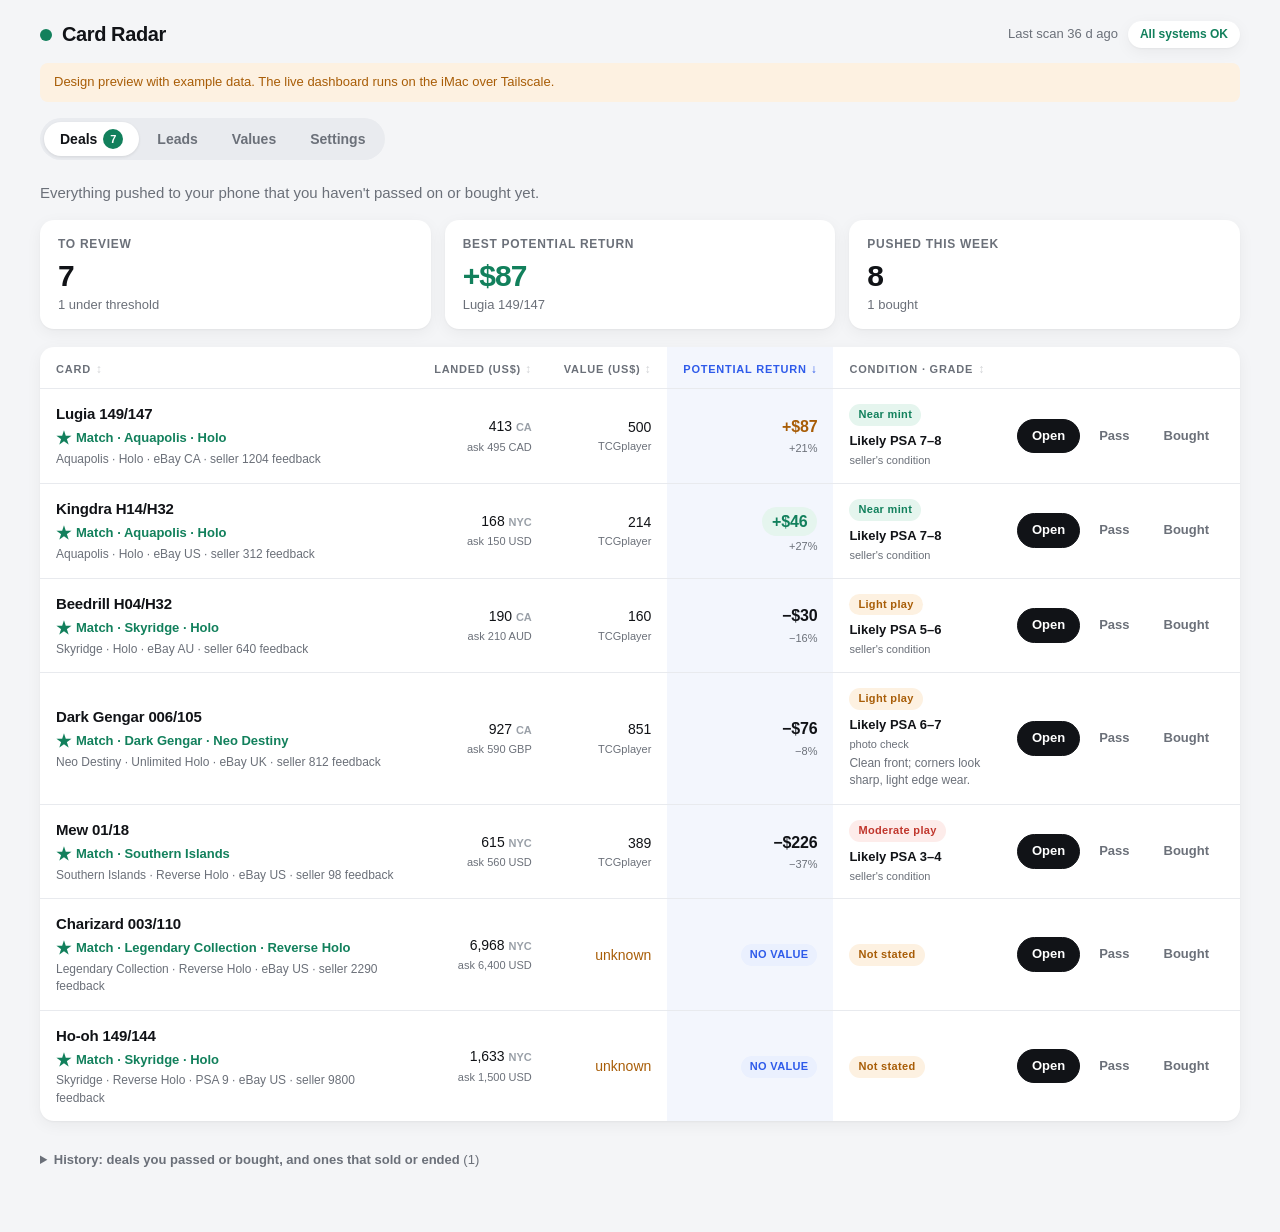
==== commit ddb7fc26: "Grading and sold-listing checks - Likely PSA range per listing from the seller's eBay Card Condition" ====
--- a/index.html
+++ b/index.html
@@ -25,11 +25,11 @@
     <p class="lede" id="dealslede">Everything pushed to your phone that you haven't passed on or bought yet.</p>
     <div class="tiles" id="tiles"></div>
     <div class="tbl"><table id="deals">
-      <thead><tr><th class="col-card" data-sort="card">Card</th><th class="num" data-sort="landed">Landed (US$)</th><th class="num" data-sort="value">Value (US$)</th><th class="num" data-sort="ret">Potential return</th><th data-sort="cond">Condition</th><th></th></tr></thead>
+      <thead><tr><th class="col-card" data-sort="card">Card</th><th class="num" data-sort="landed">Landed (US$)</th><th class="num" data-sort="value">Value (US$)</th><th class="num" data-sort="ret">Potential return</th><th data-sort="cond">Condition · grade</th><th></th></tr></thead>
       <tbody></tbody></table></div>
     <div class="pager" id="pg-deals"></div>
     <details class="history">
-      <summary>History: deals you passed or bought <span class="count" id="n-log"></span></summary>
+      <summary>History: deals you passed or bought, and ones that sold or ended <span class="count" id="n-log"></span></summary>
       <div class="tbl"><table id="log" class="log">
         <thead><tr><th class="col-card">Card</th><th class="num">Landed</th><th class="num">Value</th><th>Decision</th><th>Outcome</th></tr></thead>
         <tbody></tbody></table></div>
--- a/dashboard/style.css
+++ b/dashboard/style.css
@@ -95,16 +95,12 @@
 td.sorted{background:var(--sorted)}
 tbody tr:hover td.sorted{background:#eaf0fc}
 
-/* card cell: photo + name */
-.cardcell{display:flex;align-items:center;gap:14px;min-width:0}
-.cardtext{min-width:0}
-.thumb{flex:none;width:44px;height:61px;border-radius:5px;background:linear-gradient(135deg,#eef0f3,#e3e6ea);overflow:hidden;box-shadow:inset 0 0 0 1px rgba(17,19,23,.06)}
-.thumb img{display:block;width:100%;height:100%;object-fit:cover}
 .title{font-weight:700;font-size:15px;letter-spacing:-.01em}
 .meta{color:var(--muted);font-size:12px;margin-top:3px}
 td a.cardlink{color:inherit;text-decoration:none} td a.cardlink:hover{color:var(--accent)}
 .rawtitle{display:-webkit-box;-webkit-line-clamp:2;-webkit-box-orient:vertical;overflow:hidden;color:var(--muted)}
-.mine{display:inline-flex;align-items:center;font-size:11px;font-weight:700;color:var(--good);background:var(--good-soft);border-radius:999px;padding:2px 9px;margin:5px 0 1px}
+.mine{display:flex;align-items:center;gap:5px;font-size:13px;font-weight:700;color:var(--good);margin:4px 0 2px}
+.mine .star{font-size:17px;line-height:1}
 #feed tr.onlist td:first-child{box-shadow:inset 3px 0 0 var(--good)}
 
 /* numbers */
@@ -125,6 +121,8 @@
 .tier.WATCH{background:var(--warn-soft);color:var(--warn)} .tier.SEEN{background:var(--hover);color:var(--seen)}
 .tier.REJECT{background:var(--bad-soft);color:var(--bad)}
 .reason{color:var(--muted);font-size:12px;margin-top:4px;max-width:34ch}
+.grade{font-size:13px;font-weight:600;margin-top:6px;white-space:nowrap}
+.gnote{color:var(--muted);font-size:12px;margin-top:2px;max-width:28ch}
 .reason.c-warn{color:var(--warn)}
 
 /* row states */
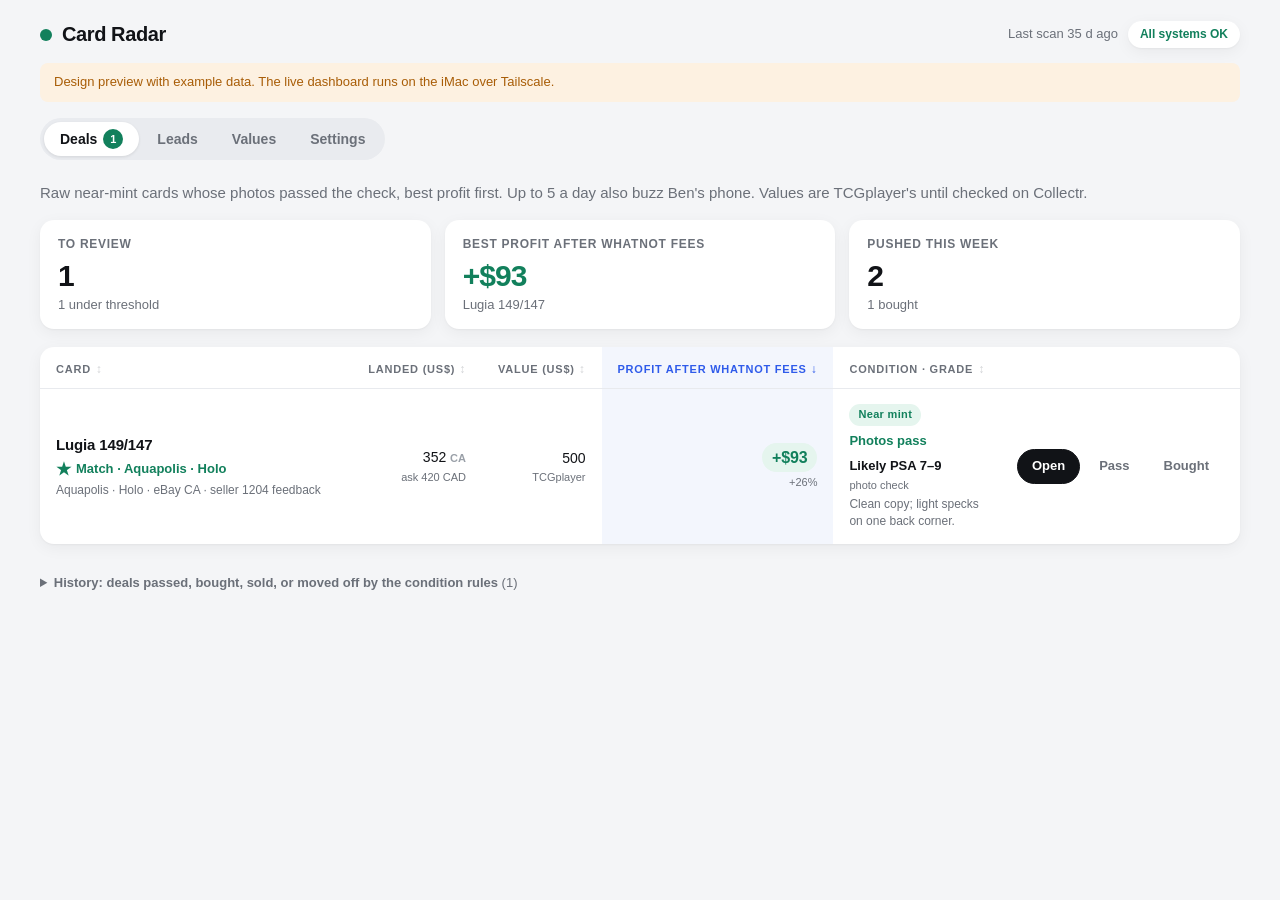
==== commit 6c2b910c: "Condition filter: raw near-mint cards only, photo-checked by Claude, 5 pushes a day Judy 2026-11-01:" ====
--- a/index.html
+++ b/index.html
@@ -25,11 +25,11 @@
     <p class="lede" id="dealslede">Everything pushed to your phone that you haven't passed on or bought yet.</p>
     <div class="tiles" id="tiles"></div>
     <div class="tbl"><table id="deals">
-      <thead><tr><th class="col-card" data-sort="card">Card</th><th class="num" data-sort="landed">Landed (US$)</th><th class="num" data-sort="value">Value (US$)</th><th class="num" data-sort="ret">Potential return</th><th data-sort="cond">Condition · grade</th><th></th></tr></thead>
+      <thead><tr><th class="col-card" data-sort="card">Card</th><th class="num" data-sort="landed">Landed (US$)</th><th class="num" data-sort="value">Value (US$)</th><th class="num" data-sort="ret">Profit after Whatnot fees</th><th data-sort="cond">Condition · grade</th><th></th></tr></thead>
       <tbody></tbody></table></div>
     <div class="pager" id="pg-deals"></div>
     <details class="history">
-      <summary>History: deals you passed or bought, and ones that sold or ended <span class="count" id="n-log"></span></summary>
+      <summary>History: deals passed, bought, sold, or moved off by the condition rules <span class="count" id="n-log"></span></summary>
       <div class="tbl"><table id="log" class="log">
         <thead><tr><th class="col-card">Card</th><th class="num">Landed</th><th class="num">Value</th><th>Decision</th><th>Outcome</th></tr></thead>
         <tbody></tbody></table></div>
@@ -44,7 +44,7 @@
     </div>
     <p class="note callout" id="feednote" hidden>TCGplayer rows show the cheapest copy for sale. Its condition isn't shown and it's usually played, so check the listing before buying. These never push to your phone.</p>
     <div class="tbl"><table id="feed">
-      <thead><tr><th class="col-card" data-sort="card">Card</th><th data-sort="where">Where</th><th class="num" data-sort="landed">Landed (US$)</th><th class="num" data-sort="value">Value (US$)</th><th class="num" data-sort="ret">Potential return</th><th>Why</th></tr></thead>
+      <thead><tr><th class="col-card" data-sort="card">Card</th><th data-sort="where">Where</th><th class="num" data-sort="landed">Landed (US$)</th><th class="num" data-sort="value">Value (US$)</th><th class="num" data-sort="ret">Profit after Whatnot fees</th><th>Why</th></tr></thead>
       <tbody></tbody></table></div>
     <div class="pager" id="pg-feed"></div>
   </section>
--- a/dashboard/style.css
+++ b/dashboard/style.css
@@ -122,6 +122,7 @@
 .tier.REJECT{background:var(--bad-soft);color:var(--bad)}
 .reason{color:var(--muted);font-size:12px;margin-top:4px;max-width:34ch}
 .grade{font-size:13px;font-weight:600;margin-top:6px;white-space:nowrap}
+.ph-pass{color:var(--good)} .ph-fail{color:var(--bad)} .ph-unsure{color:var(--warn)}
 .gnote{color:var(--muted);font-size:12px;margin-top:2px;max-width:28ch}
 .reason.c-warn{color:var(--warn)}
 
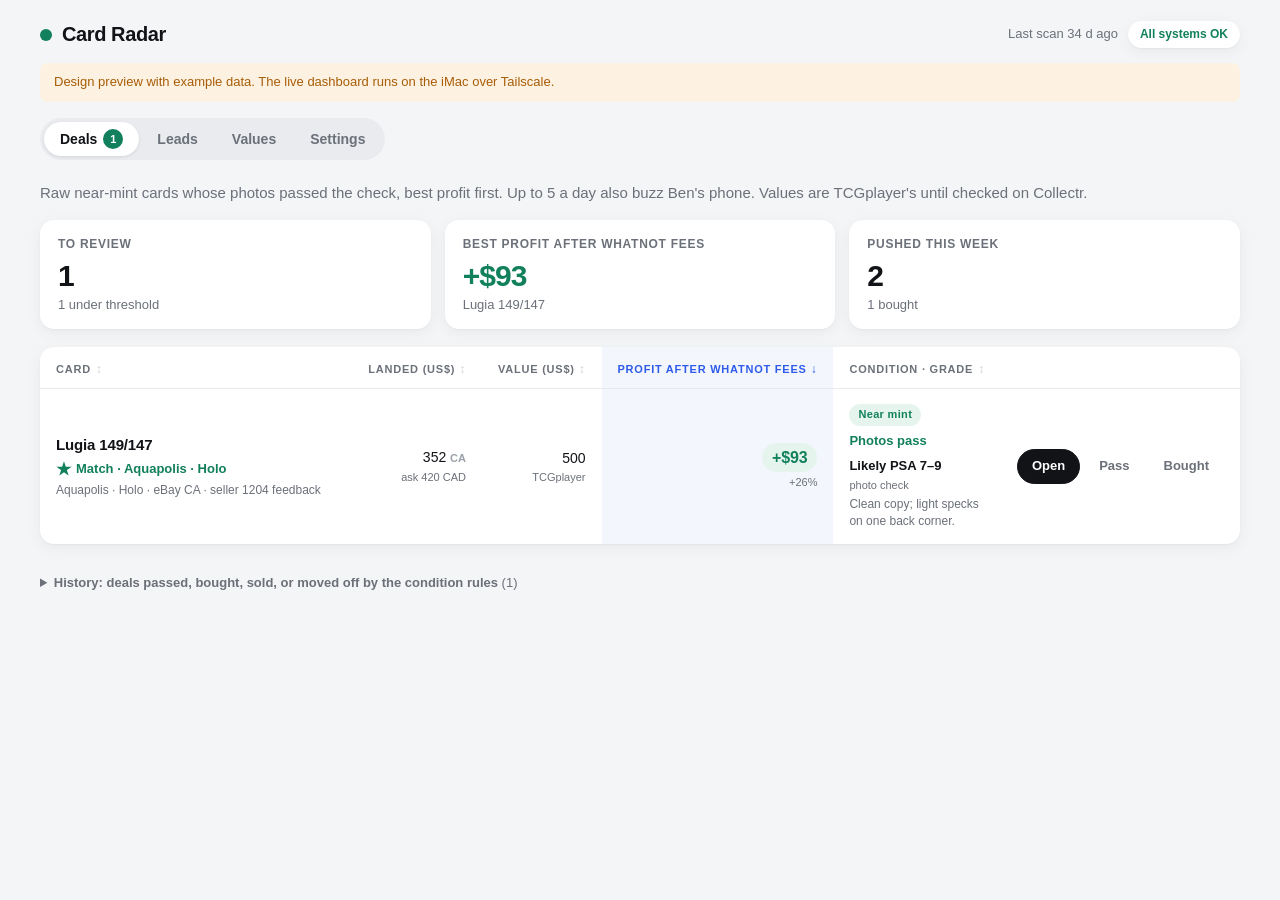
==== commit 1c54e63b: "Rules on the Settings page: edit, Save, change log with Undo - Settings -> Rules lists every buying " ====
--- a/index.html
+++ b/index.html
@@ -73,16 +73,25 @@
       <button role="tab" data-push="0">Deals only</button>
     </div>
     <p class="note" id="pushnote"></p>
-    <h2>Alert thresholds</h2>
+    <h2>Rules</h2>
+    <p class="note">Change anything below, then press Save. The next scan uses the new rules; open listings are re-scored straight away.</p>
+    <div id="rules"></div>
+    <h3>Per-set thresholds</h3>
     <div class="tbl"><table id="targets">
       <thead><tr><th class="col-card">Target</th><th class="num">Push at gap ≥ %</th><th class="num">Min value</th><th class="num">Max landed</th><th>Status</th></tr></thead>
       <tbody></tbody></table></div>
-    <p class="note">Changes save immediately and re-score open listings.</p>
     <details class="more"><summary>More thresholds</summary>
       <div class="tbl"><table id="targets2">
         <thead><tr><th class="col-card">Target</th><th class="num">Watch at gap ≥ %</th><th class="num">Found · 7 days</th></tr></thead>
         <tbody></tbody></table></div>
     </details>
+    <details class="more" id="rulelog"><summary>Change log <span class="count" id="n-rulelog"></span></summary>
+      <div class="tbl"><table id="rulelogt">
+        <thead><tr><th>When</th><th class="col-card">Rule</th><th>Change</th><th></th></tr></thead>
+        <tbody></tbody></table></div>
+    </details>
+    <div class="savebar" id="savebar" hidden><span id="savecount"></span>
+      <span class="acts"><button type="button" id="discard">Discard</button><button type="button" class="primary" id="saverules">Save</button></span></div>
     <h2 id="system">System health</h2>
     <div class="tbl"><table id="agents">
       <thead><tr><th>Agent</th><th>Last OK</th><th>Last problem</th></tr></thead>
--- a/dashboard/style.css
+++ b/dashboard/style.css
@@ -178,3 +178,26 @@
   #deals .empty{grid-column:1/-1}
 }
 .radar.down{background:var(--bad)} .radar.down::after{border-color:var(--bad)}
+/* Settings -> Rules */
+h3{font-size:13px;font-weight:700;color:var(--muted);text-transform:uppercase;letter-spacing:.04em;margin:24px 0 8px}
+.rules{background:var(--card);border-radius:var(--radius);box-shadow:var(--shadow);margin:0 0 14px}
+.rules h4{font-size:13px;font-weight:700;margin:0;padding:12px 16px 4px}
+.rule{display:flex;align-items:center;justify-content:space-between;gap:16px;padding:10px 16px;border-top:1px solid var(--line)}
+.rules h4 + .rule{border-top:0}
+.rule .lab{font-size:14px;font-weight:600}
+.rule .help{font-size:12px;color:var(--muted);margin-top:2px}
+.rule .ctl{flex:none;display:flex;gap:6px;flex-wrap:wrap;justify-content:flex-end}
+.rule.dirty .lab::after{content:" · unsaved";color:var(--warn);font-weight:600;font-size:12px}
+.chip{font:inherit;font-size:13px;font-weight:600;padding:5px 12px;border-radius:999px;border:1px solid var(--line-strong);background:var(--card);color:var(--muted);cursor:pointer}
+.chip[aria-pressed="true"]{background:var(--fg);border-color:var(--fg);color:#fff}
+.rule input.rv{width:96px;text-align:right;font:inherit;font-size:14px;padding:6px 10px;border:1px solid var(--line-strong);border-radius:var(--radius-sm);background:var(--card);color:var(--fg)}
+.rule .unit{font-size:13px;color:var(--muted);align-self:center}
+details.rules > summary{cursor:pointer;font-size:13px;font-weight:700;padding:12px 16px;list-style:none}
+.savebar{position:sticky;bottom:12px;z-index:5;display:flex;align-items:center;justify-content:space-between;gap:12px;margin:16px 0;
+  padding:10px 14px;border-radius:var(--radius);background:var(--fg);color:#fff;box-shadow:0 6px 24px rgba(17,19,23,.25)}
+.savebar[hidden]{display:none}
+.savebar button{font:inherit;font-size:14px;font-weight:600;padding:7px 16px;border-radius:999px;border:1px solid rgba(255,255,255,.4);background:none;color:#fff;cursor:pointer}
+.savebar button.primary{background:#fff;color:var(--fg);border-color:#fff}
+td.dirty input, td.dirty button{outline:2px solid var(--warn);outline-offset:1px}
+@media (max-width:560px){.rule{flex-direction:column;align-items:flex-start}.rule .ctl{justify-content:flex-start}}
+.seg[hidden]{display:none}
